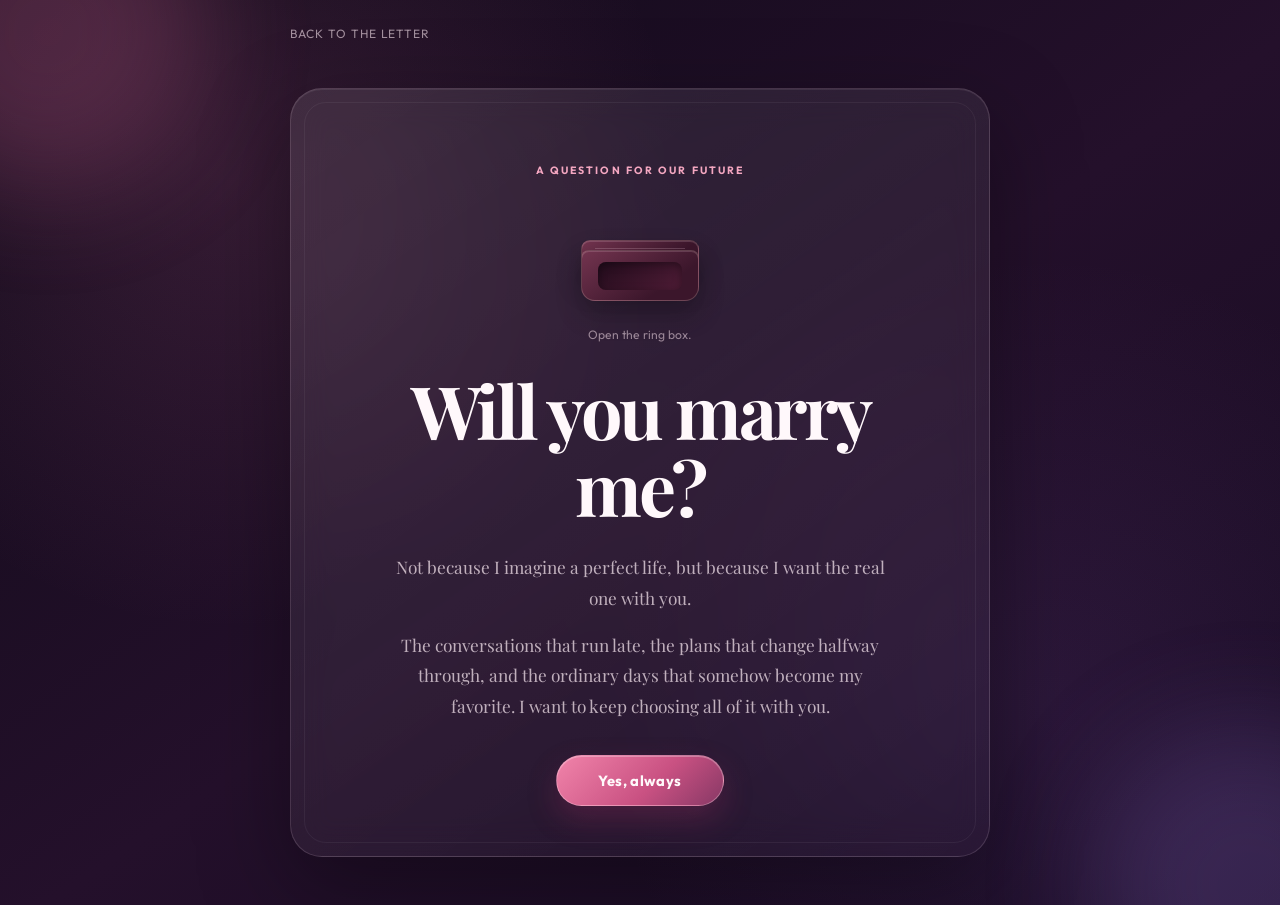
==== marry-me.html @ f9c994e0 "Add proposal page and refine love letter" ====
<!DOCTYPE html>
<html lang="en">
<head>
  <meta charset="UTF-8" />
  <meta name="viewport" content="width=device-width, initial-scale=1.0" />
  <meta name="description" content="A question for our future." />
  <title>Will You Marry Me?</title>

  <link rel="preconnect" href="https://fonts.googleapis.com" />
  <link rel="preconnect" href="https://fonts.gstatic.com" crossorigin />
  <link
    href="https://fonts.googleapis.com/css2?family=Outfit:wght@300;400;600;700&family=Playfair+Display:ital,wght@0,400;0,700;1,400&display=swap"
    rel="stylesheet"
  />
  <link rel="stylesheet" href="marry-me.css?v=1" />
</head>
<body>
  <div class="proposal-glow proposal-glow-one" aria-hidden="true"></div>
  <div class="proposal-glow proposal-glow-two" aria-hidden="true"></div>

  <main class="proposal-shell">
    <a class="back-link" href="index.html">Back to the letter</a>

    <section class="proposal-card" id="proposal-card" aria-labelledby="proposal-title">
      <p class="proposal-kicker">A question for our future</p>

      <button class="ring-button" id="ring-button" type="button" aria-label="Open the ring box" aria-describedby="ring-prompt" aria-pressed="false">
        <span class="ring-box" aria-hidden="true">
          <span class="ring-lid"></span>
          <span class="ring-base"></span>
          <span class="ring-band"></span>
          <span class="ring-stone"></span>
        </span>
      </button>
      <p class="ring-prompt" id="ring-prompt">Open the ring box.</p>

      <h1 id="proposal-title">Will you marry me?</h1>
      <div class="proposal-copy">
        <p>Not because I imagine a perfect life, but because I want the real one with you.</p>
        <p>The conversations that run late, the plans that change halfway through, and the ordinary days that somehow become my favorite. I want to keep choosing all of it with you.</p>
      </div>

      <button class="answer-button" id="answer-button" type="button">Yes, always</button>
      <p class="answer-note" id="answer-note" aria-hidden="true">Then let's build it one ordinary, beautiful day at a time.</p>
      <p class="answer-status" id="answer-status" role="status" aria-live="polite"></p>
    </section>
  </main>

  <script src="marry-me.js?v=1"></script>
</body>
</html>
---- marry-me.css ----
:root {
  color-scheme: dark;
  --ink: #fff7fa;
  --muted: rgba(255, 239, 246, 0.7);
  --line: rgba(255, 226, 238, 0.15);
  --accent: #f79ab8;
  --deep: #180d22;
}

* {
  box-sizing: border-box;
}

html {
  min-height: 100%;
}

body {
  min-height: 100svh;
  margin: 0;
  overflow-x: hidden;
  color: var(--ink);
  background:
    radial-gradient(circle at 18% 20%, rgba(190, 97, 144, 0.18), transparent 28rem),
    radial-gradient(circle at 82% 78%, rgba(123, 75, 159, 0.16), transparent 28rem),
    linear-gradient(145deg, #100a18 0%, #24102b 52%, #160b22 100%);
  font-family: 'Outfit', sans-serif;
}

.proposal-glow {
  position: fixed;
  z-index: 0;
  width: 20rem;
  height: 20rem;
  border-radius: 50%;
  filter: blur(55px);
  opacity: 0.3;
  pointer-events: none;
}

.proposal-glow-one {
  top: -8rem;
  left: -7rem;
  background: #b85785;
}

.proposal-glow-two {
  right: -8rem;
  bottom: -9rem;
  background: #7558a7;
}

.proposal-shell {
  position: relative;
  z-index: 1;
  display: grid;
  width: min(92vw, 700px);
  min-height: 100svh;
  place-content: center;
  margin: 0 auto;
  padding: 5.5rem 0 3rem;
}

.back-link {
  position: absolute;
  top: 1.65rem;
  left: 0;
  color: rgba(255, 236, 244, 0.58);
  font-size: 0.75rem;
  letter-spacing: 0.08em;
  text-decoration: none;
  text-transform: uppercase;
  transition: color 0.2s ease;
}

.back-link:hover,
.back-link:focus-visible {
  color: #fff6fa;
}

.back-link:focus-visible,
.ring-button:focus-visible,
.answer-button:focus-visible {
  outline: 2px solid rgba(255, 221, 235, 0.9);
  outline-offset: 4px;
}

.proposal-card {
  position: relative;
  overflow: hidden;
  padding: clamp(2.4rem, 7vw, 4.6rem) clamp(1.35rem, 7vw, 4.8rem) 3.1rem;
  border: 1px solid var(--line);
  border-radius: 32px;
  background: linear-gradient(145deg, rgba(255, 255, 255, 0.095), rgba(255, 255, 255, 0.025));
  box-shadow: 0 30px 90px rgba(0, 0, 0, 0.35), inset 0 1px rgba(255, 255, 255, 0.08);
  text-align: center;
  backdrop-filter: blur(18px);
}

.proposal-card::before {
  content: '';
  position: absolute;
  inset: 13px;
  border: 1px solid rgba(255, 240, 246, 0.055);
  border-radius: 22px;
  pointer-events: none;
}

.proposal-card > * {
  position: relative;
  z-index: 1;
}

.proposal-kicker {
  margin: 0 0 1.8rem;
  color: #f4a7c1;
  font-size: 0.66rem;
  font-weight: 700;
  letter-spacing: 0.2em;
  text-transform: uppercase;
}

.ring-button {
  display: grid;
  width: 146px;
  height: 116px;
  place-items: center;
  margin: 0 auto;
  padding: 0;
  border: 0;
  background: transparent;
  cursor: pointer;
}

.ring-box {
  position: relative;
  display: block;
  width: 118px;
  height: 76px;
  perspective: 440px;
}

.ring-base,
.ring-lid {
  position: absolute;
  left: 0;
  width: 118px;
  border: 1px solid rgba(255, 225, 207, 0.2);
  background: linear-gradient(145deg, #73344f, #3b162b 72%);
  box-shadow: inset 0 1px rgba(255, 222, 232, 0.16), 0 14px 26px rgba(0, 0, 0, 0.24);
}

.ring-base {
  bottom: 0;
  height: 51px;
  border-radius: 8px 8px 14px 14px;
}

.ring-base::before {
  content: '';
  position: absolute;
  inset: 11px 16px 10px;
  border-radius: 8px;
  background: linear-gradient(145deg, #210b1b, #4f1c36);
  box-shadow: inset 0 2px 8px rgba(0, 0, 0, 0.35);
}

.ring-lid {
  top: 15px;
  height: 34px;
  border-radius: 9px 9px 5px 5px;
  transform-origin: center bottom;
  transition: transform 0.7s cubic-bezier(0.2, 0.8, 0.2, 1);
}

.ring-lid::before {
  content: '';
  position: absolute;
  top: 7px;
  right: 13px;
  left: 13px;
  height: 1px;
  background: rgba(255, 220, 232, 0.2);
}

.ring-band {
  position: absolute;
  z-index: 2;
  top: 3px;
  left: 50%;
  width: 53px;
  height: 53px;
  border: 5px solid #f5c78f;
  border-radius: 50%;
  box-shadow: 0 0 13px rgba(255, 217, 158, 0.28), inset 0 0 7px rgba(255, 247, 213, 0.45);
  opacity: 0;
  transform: translate(-50%, 17px) scale(0.72);
  transition: opacity 0.35s ease 0.18s, transform 0.7s cubic-bezier(0.2, 0.8, 0.2, 1) 0.12s;
}

.ring-stone {
  position: absolute;
  z-index: 3;
  top: -7px;
  left: 50%;
  width: 17px;
  height: 17px;
  border: 1px solid rgba(255, 255, 255, 0.72);
  background: linear-gradient(135deg, #fff8fe, #f3a9cd 54%, #9771d2);
  box-shadow: 0 0 18px rgba(255, 205, 232, 0.6);
  opacity: 0;
  transform: translate(-50%, 17px) rotate(45deg) scale(0.5);
  transition: opacity 0.3s ease 0.28s, transform 0.7s cubic-bezier(0.2, 0.8, 0.2, 1) 0.18s;
}

.proposal-card.ring-open .ring-lid {
  transform: rotateX(-112deg) translateY(-2px);
}

.proposal-card.ring-open .ring-band {
  opacity: 1;
  transform: translate(-50%, -7px) scale(1);
}

.proposal-card.ring-open .ring-stone {
  opacity: 1;
  transform: translate(-50%, -21px) rotate(45deg) scale(1);
}

.ring-prompt {
  min-height: 1.3rem;
  margin: 0.35rem 0 1.45rem;
  color: rgba(255, 232, 241, 0.52);
  font-size: 0.76rem;
}

h1 {
  margin: 0;
  color: #fff8fb;
  font-family: 'Playfair Display', serif;
  font-size: clamp(2.5rem, 7vw, 4.6rem);
  font-weight: 700;
  letter-spacing: -0.045em;
  line-height: 1.04;
}

.proposal-copy {
  max-width: 510px;
  margin: 1.75rem auto 2.1rem;
  color: var(--muted);
  font-family: 'Playfair Display', serif;
  font-size: 1.08rem;
  line-height: 1.78;
}

.proposal-copy p {
  margin: 0;
}

.proposal-copy p + p {
  margin-top: 1rem;
}

.answer-button {
  min-width: 168px;
  padding: 0.93rem 1.5rem;
  border: 1px solid rgba(255, 222, 234, 0.34);
  border-radius: 999px;
  color: #fff9fb;
  background: linear-gradient(135deg, #f184aa, #c95182 58%, #873865);
  box-shadow: 0 13px 30px rgba(160, 48, 97, 0.3), inset 0 1px rgba(255, 255, 255, 0.28);
  cursor: pointer;
  font-family: 'Outfit', sans-serif;
  font-size: 0.92rem;
  font-weight: 700;
  letter-spacing: 0.025em;
  transition: transform 0.25s ease, box-shadow 0.25s ease, filter 0.25s ease;
}

.answer-button:hover {
  box-shadow: 0 17px 36px rgba(160, 48, 97, 0.42), inset 0 1px rgba(255, 255, 255, 0.28);
  filter: brightness(1.06);
  transform: translateY(-2px);
}

.answer-button:disabled {
  cursor: default;
  filter: saturate(0.74);
  transform: none;
}

.answer-note {
  max-height: 0;
  margin: 0;
  overflow: hidden;
  color: #ffd9e6;
  font-family: 'Playfair Display', serif;
  font-size: 1.07rem;
  font-style: italic;
  line-height: 1.55;
  opacity: 0;
  transform: translateY(8px);
  transition: max-height 0.5s ease, margin 0.5s ease, opacity 0.4s ease 0.1s, transform 0.4s ease 0.1s;
}

.proposal-card.answered .answer-note {
  max-height: 84px;
  margin: 1.35rem auto 0;
  opacity: 1;
  transform: translateY(0);
}

.answer-status {
  position: absolute;
  width: 1px;
  height: 1px;
  overflow: hidden;
  clip: rect(0 0 0 0);
  clip-path: inset(50%);
  white-space: nowrap;
}

@media (max-width: 520px) {
  .proposal-shell {
    width: min(92vw, 700px);
    padding-top: 4.8rem;
  }

  .back-link {
    top: 1.35rem;
  }

  .proposal-card {
    border-radius: 25px;
  }

  .proposal-copy {
    font-size: 1rem;
    line-height: 1.72;
  }
}

@media (prefers-reduced-motion: reduce) {
  *,
  *::before,
  *::after {
    scroll-behavior: auto !important;
    transition-duration: 0.01ms !important;
  }
}
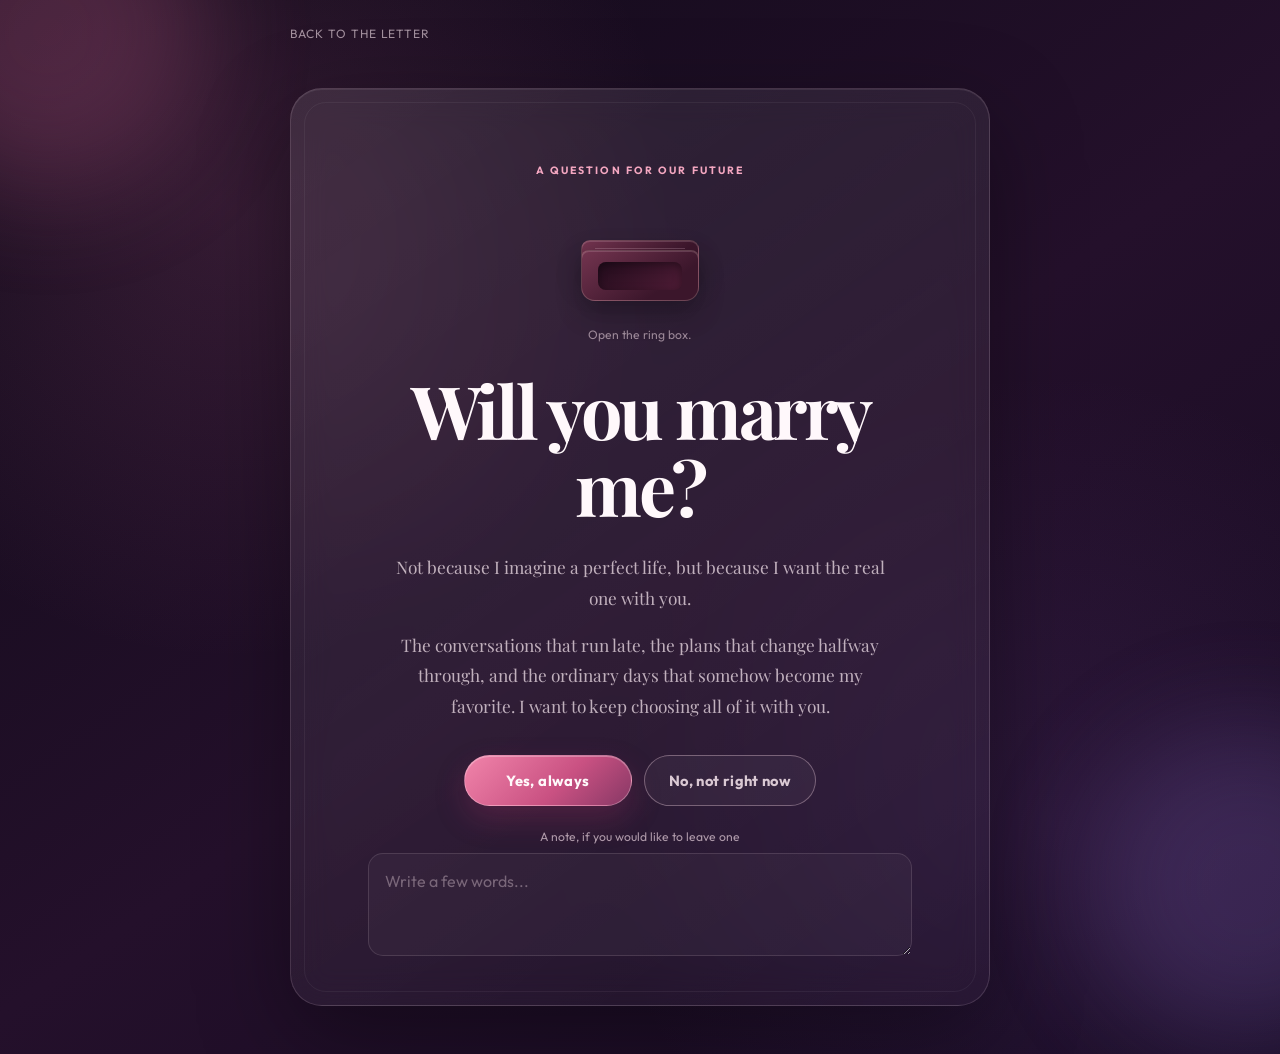
==== commit 8b6727f8: "Send proposal responses by email" ====
--- a/marry-me.html
+++ b/marry-me.html
@@ -12,7 +12,7 @@
     href="https://fonts.googleapis.com/css2?family=Outfit:wght@300;400;600;700&family=Playfair+Display:ital,wght@0,400;0,700;1,400&display=swap"
     rel="stylesheet"
   />
-  <link rel="stylesheet" href="marry-me.css?v=1" />
+  <link rel="stylesheet" href="marry-me.css?v=2" />
 </head>
 <body>
   <div class="proposal-glow proposal-glow-one" aria-hidden="true"></div>
@@ -40,12 +40,18 @@
         <p>The conversations that run late, the plans that change halfway through, and the ordinary days that somehow become my favorite. I want to keep choosing all of it with you.</p>
       </div>
 
-      <button class="answer-button" id="answer-button" type="button">Yes, always</button>
-      <p class="answer-note" id="answer-note" aria-hidden="true">Then let's build it one ordinary, beautiful day at a time.</p>
+      <div class="answer-actions" id="answer-actions">
+        <button class="answer-button" id="answer-button" type="button">Yes, always</button>
+        <button class="answer-button answer-button-secondary" id="not-now-button" type="button">No, not right now</button>
+      </div>
+      <label class="proposal-note-label" for="proposal-note">A note, if you would like to leave one</label>
+      <textarea class="proposal-note" id="proposal-note" rows="3" placeholder="Write a few words..."></textarea>
+      <p class="answer-note" id="answer-note" aria-hidden="true"></p>
       <p class="answer-status" id="answer-status" role="status" aria-live="polite"></p>
     </section>
   </main>
 
-  <script src="marry-me.js?v=1"></script>
+  <script src="form-config.js?v=1"></script>
+  <script src="marry-me.js?v=2"></script>
 </body>
 </html>
--- a/marry-me.css
+++ b/marry-me.css
@@ -289,6 +289,57 @@
   transform: none;
 }
 
+.answer-actions {
+  display: flex;
+  flex-wrap: wrap;
+  justify-content: center;
+  gap: 0.75rem;
+}
+
+.answer-button-secondary {
+  color: rgba(255, 238, 245, 0.82);
+  background: rgba(255, 255, 255, 0.045);
+  box-shadow: none;
+}
+
+.answer-button-secondary:hover {
+  border-color: rgba(255, 222, 234, 0.48);
+  background: rgba(255, 255, 255, 0.09);
+  box-shadow: none;
+  filter: none;
+}
+
+.proposal-note-label {
+  display: block;
+  margin: 1.45rem 0 0.55rem;
+  color: rgba(255, 233, 242, 0.62);
+  font-size: 0.76rem;
+}
+
+textarea.proposal-note {
+  display: block;
+  width: 100%;
+  min-height: 88px;
+  padding: 0.9rem 1rem;
+  resize: vertical;
+  border: 1px solid rgba(255, 226, 236, 0.13);
+  border-radius: 15px;
+  color: #fff5f9;
+  background: rgba(255, 255, 255, 0.035);
+  font: inherit;
+  line-height: 1.5;
+}
+
+textarea.proposal-note::placeholder {
+  color: rgba(255, 231, 241, 0.35);
+}
+
+textarea.proposal-note:focus {
+  outline: none;
+  border-color: rgba(255, 156, 190, 0.72);
+  box-shadow: 0 0 0 4px rgba(255, 111, 145, 0.08);
+}
+
 .answer-note {
   max-height: 0;
   margin: 0;
@@ -310,6 +361,10 @@
   transform: translateY(0);
 }
 
+.proposal-card.declined .answer-note {
+  color: rgba(255, 228, 239, 0.72);
+}
+
 .answer-status {
   position: absolute;
   width: 1px;
